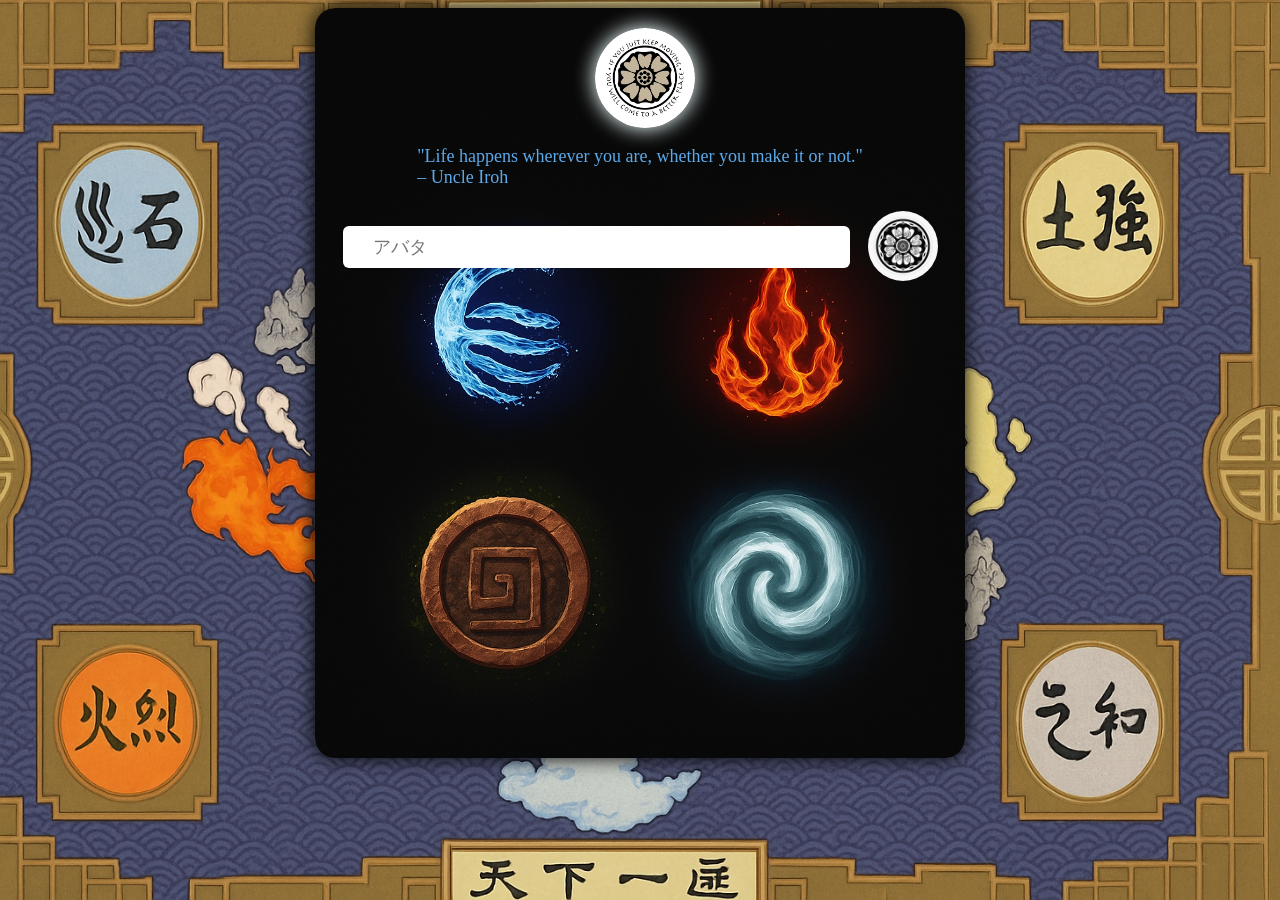
==== index.html @ 88b008b7 "rename ATLA.html to index.html" ====
<!DOCTYPE html>
<html lang="en">
<head>
    <meta charset="UTF-8">
    <meta name="viewport" content="width=device-width, initial-scale=1.0">
    <title>AVATAR CYCLE</title>
    <link href="elements.css" rel="stylesheet">
    <link rel="preconnect" href="https://fonts.googleapis.com">
    <link rel="preconnect" href="https://fonts.gstatic.com" crossorigin>
    <link href="https://fonts.googleapis.com/css2?family=MedievalSharp&display=swap" rel="stylesheet">

    
</head>
<body>
   
    <div class="container">
        <div class="logo">
        </div>
        <div class="quote-div">
            <p class="quote">"Life happens wherever you are, whether you make it or not." <br>– Uncle Iroh</p>
        </div>
        <div class="add-todo">
            <input type="text" class="input-field js-input-field" placeholder="アバタ">
            <button class="add-todo-button js-add-todo-button">
            </button>
        </div>
        <div class="display-div js-display-div">
             
        </div>

        <div class="js-popup popup">
            <div class="js-popup-div popup-div">
                <p class="js-popup-message popup-message"></p>
                <button class="js-popup-button popup-button">okay</button>
            </div>
        </div>
       
    </div>

     <script src="ATLA.js"></script>
</body>
</html>
---- elements.css ----
body{
    background-image: url('images for ATLAproject/background.png');
    background-size: cover;
    display: flex;
    justify-content: center;
    align-items: center;
    font-family: "MedievalSharp", cursive;
    background-attachment: fixed;
}

.container{
    background-image: url('images for ATLAproject/container\ background.png');
    background-size: cover;
    min-height: 750px;
    max-height: none;
    width: 650px;
    display: flex;
    flex-direction: column;
    border-radius: 20px;
    box-shadow: 0px 0px 20px black;
    contain: content;
    overflow: visible;
    transition: min-height 0.3s ease;
}

.container:hover{
    box-shadow: 0px 0px 90px 50px black;
    transform: scale(1.1);
    transition: transform 0.3s, box-shadow 0.5s ;
}

.logo{
    background-image: url('images for ATLAproject/logo\ 2.jpg');
    width: 100px;
    height: 100px;
    border-radius: 50%;
    background-position: center;
    background-size: cover;
    display: flex;
    justify-content: center;
    margin-left: 280px;
    margin-top: 20px;
    box-shadow: 0 0 20px 1px azure;
}

.quote{
    color: #5DA9E9;
    font-family: "Marcellus", serif;
    font-size: large;
    font-weight: lighter;
   
}

.quote-div{
    display: flex;
    justify-content: center;
    margin-bottom: 20px;
}

.add-todo{   
    display: flex;
    justify-content: center;
    
}

.input-field {
    width: 475px;
    height: 40px;
    color: #B33F40;
    font-family: "M", serif;
    font-size: large;
    font-weight:lighter;
    padding-left: 30px;
    border-radius: 6px;
    border: none;
}

.input-field:focus{
    border: none;
    outline: none;
    box-shadow: 0px 0px 3px 2px white;
}

.add-todo-button{
    height: 70px;
    width: 70px;
    border-radius: 50%;
    background-image: url('images for ATLAproject/logo\ 3.jpg');
    background-position: center;
    background-size: contain;
    margin-left: 18px;
    margin-top: -15px;
    border: none;
}

.add-todo-button:hover{
    box-shadow: 0 0 50px white;
}

.display-div{
    width: 600px;
    display: flex;
    flex-direction: column;
    gap: 8px;
    contain: content;
}

.display-todo{
    font-size: larger;
    font-weight: bolder;
    font-style: normal;
    font-family: "MedievalSharp", cursive;
    display: inline-block;
    color: azure;
    margin-left: 30px;
}

.clear-button{
    width: 60px;
    height: 60px;
    border-radius: 50%;
    border: none;
    margin-left: 100px;
    box-shadow: 0 0 2px 2px aliceblue;
    
}
.clear-button:hover{
     background-image: url('images for ATLAproject/logo 1.jpg');
    background-size: contain;
    background-position: center;
}

.todo-item{
    display: flex;
    justify-content: space-between;
    align-items: center;
    margin-top: 10px;
    margin-bottom: 10px;  
}

.popup {
    display: none; /* hidden by default */
    position: fixed;
    top: 0;
    left: 0;
    width: 100%;
    height: 100%;
    background-color: rgba(0, 0, 0, 0.7);
    z-index: 1000;
}

.popup-div {
    background-color: #1a1a1a;
    color: #f4d35e; /* warm gold */
    border: 3px solid #c1440e; /* fire nation red */
    padding: 20px;
    max-width: 300px;
    margin: 20% auto;
    border-radius: 10px;
    text-align: center;
    font-family: 'Papyrus', fantasy; /* ATLA vibe */
    box-shadow: 0 0 20px rgba(255, 180, 0, 0.8);
}

.popup-button {
    background-color: #c1440e;
    color: white;
    border: none;
    padding: 8px 16px;
    cursor: pointer;
    border-radius: 5px;
    margin-top: 10px;
}
.popup-button:hover {
    background-color: #e85d04;
}
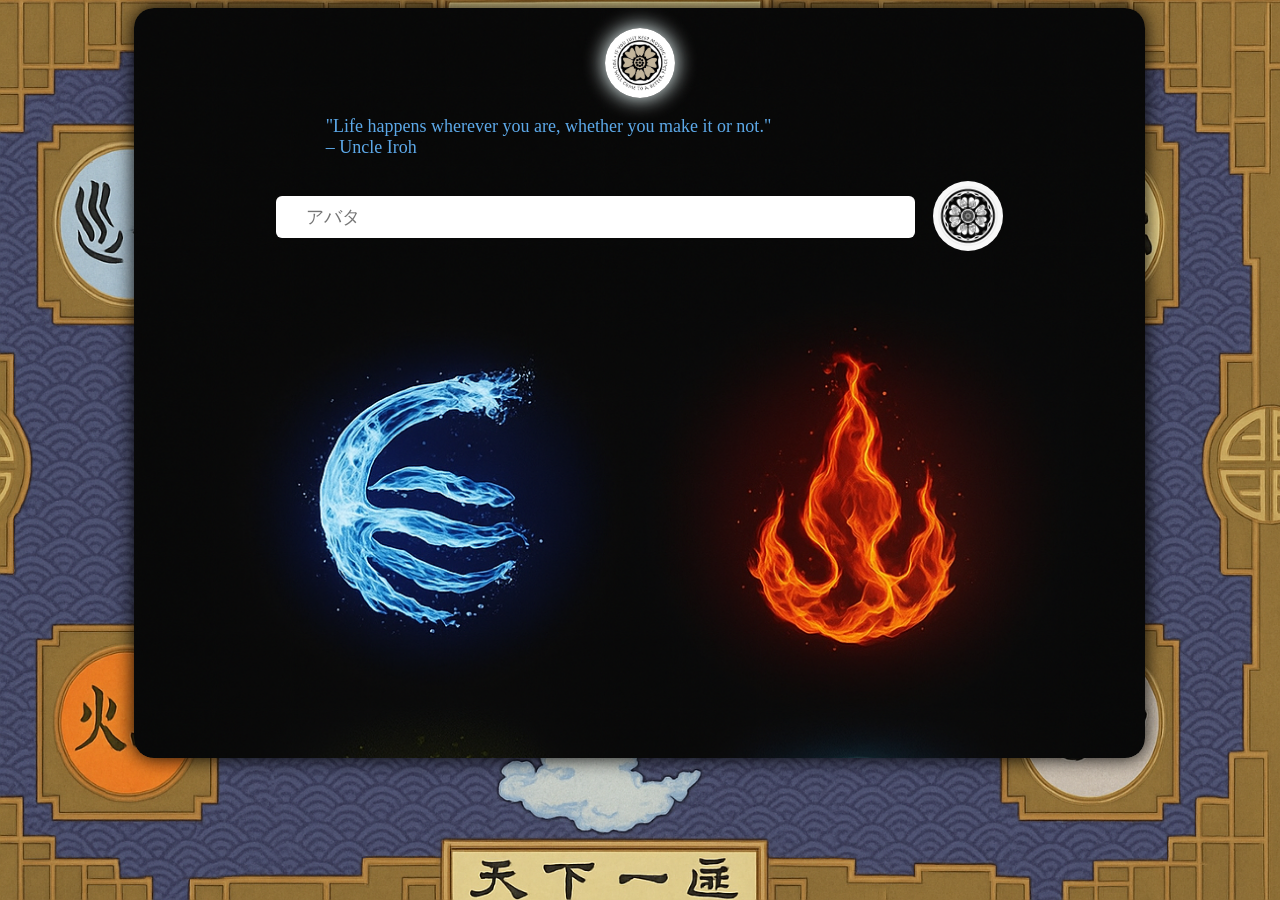
==== commit 40b3ecbb: "make wabe page responsive" ====
--- a/index.html
+++ b/index.html
@@ -14,8 +14,11 @@
 <body>
    
     <div class="container">
-        <div class="logo">
+        <div class="logo-div">
+             <div class="logo">
+            </div>
         </div>
+       
         <div class="quote-div">
             <p class="quote">"Life happens wherever you are, whether you make it or not." <br>– Uncle Iroh</p>
         </div>
--- a/elements.css
+++ b/elements.css
@@ -13,7 +13,7 @@
     background-size: cover;
     min-height: 750px;
     max-height: none;
-    width: 650px;
+    width: 80%;
     display: flex;
     flex-direction: column;
     border-radius: 20px;
@@ -31,17 +31,20 @@
 
 .logo{
     background-image: url('images for ATLAproject/logo\ 2.jpg');
-    width: 100px;
-    height: 100px;
+    width: 70px;
+    height: 70px;
     border-radius: 50%;
     background-position: center;
     background-size: cover;
-    display: flex;
-    justify-content: center;
-    margin-left: 280px;
-    margin-top: 20px;
     box-shadow: 0 0 20px 1px azure;
 }
+
+.logo-div{
+    margin-top: 20px;
+     display: flex;
+    justify-content: space-evenly;
+}
+
 
 .quote{
     color: #5DA9E9;
@@ -55,16 +58,17 @@
     display: flex;
     justify-content: center;
     margin-bottom: 20px;
+    width: 80%;
+    padding-left: 10px;
 }
 
 .add-todo{   
     display: flex;
     justify-content: center;
-    
 }
 
 .input-field {
-    width: 475px;
+    width: 60%;
     height: 40px;
     color: #B33F40;
     font-family: "M", serif;
@@ -98,11 +102,11 @@
 }
 
 .display-div{
-    width: 600px;
+    width: 90%;
     display: flex;
     flex-direction: column;
     gap: 8px;
-    contain: content;
+    
 }
 
 .display-todo{
@@ -113,14 +117,17 @@
     display: inline-block;
     color: azure;
     margin-left: 30px;
+    width: 60%;
+    
+   
+    
 }
 
 .clear-button{
-    width: 60px;
-    height: 60px;
+    width: 40px;
+    height: 40px;
     border-radius: 50%;
     border: none;
-    margin-left: 100px;
     box-shadow: 0 0 2px 2px aliceblue;
     
 }
@@ -139,7 +146,7 @@
 }
 
 .popup {
-    display: none; /* hidden by default */
+    display: none; 
     position: fixed;
     top: 0;
     left: 0;
@@ -151,14 +158,14 @@
 
 .popup-div {
     background-color: #1a1a1a;
-    color: #f4d35e; /* warm gold */
-    border: 3px solid #c1440e; /* fire nation red */
+    color: #f4d35e; 
+    border: 3px solid #c1440e; 
     padding: 20px;
     max-width: 300px;
     margin: 20% auto;
     border-radius: 10px;
     text-align: center;
-    font-family: 'Papyrus', fantasy; /* ATLA vibe */
+    font-family: 'Papyrus', fantasy; 
     box-shadow: 0 0 20px rgba(255, 180, 0, 0.8);
 }
 
@@ -171,6 +178,7 @@
     border-radius: 5px;
     margin-top: 10px;
 }
+
 .popup-button:hover {
     background-color: #e85d04;
 }
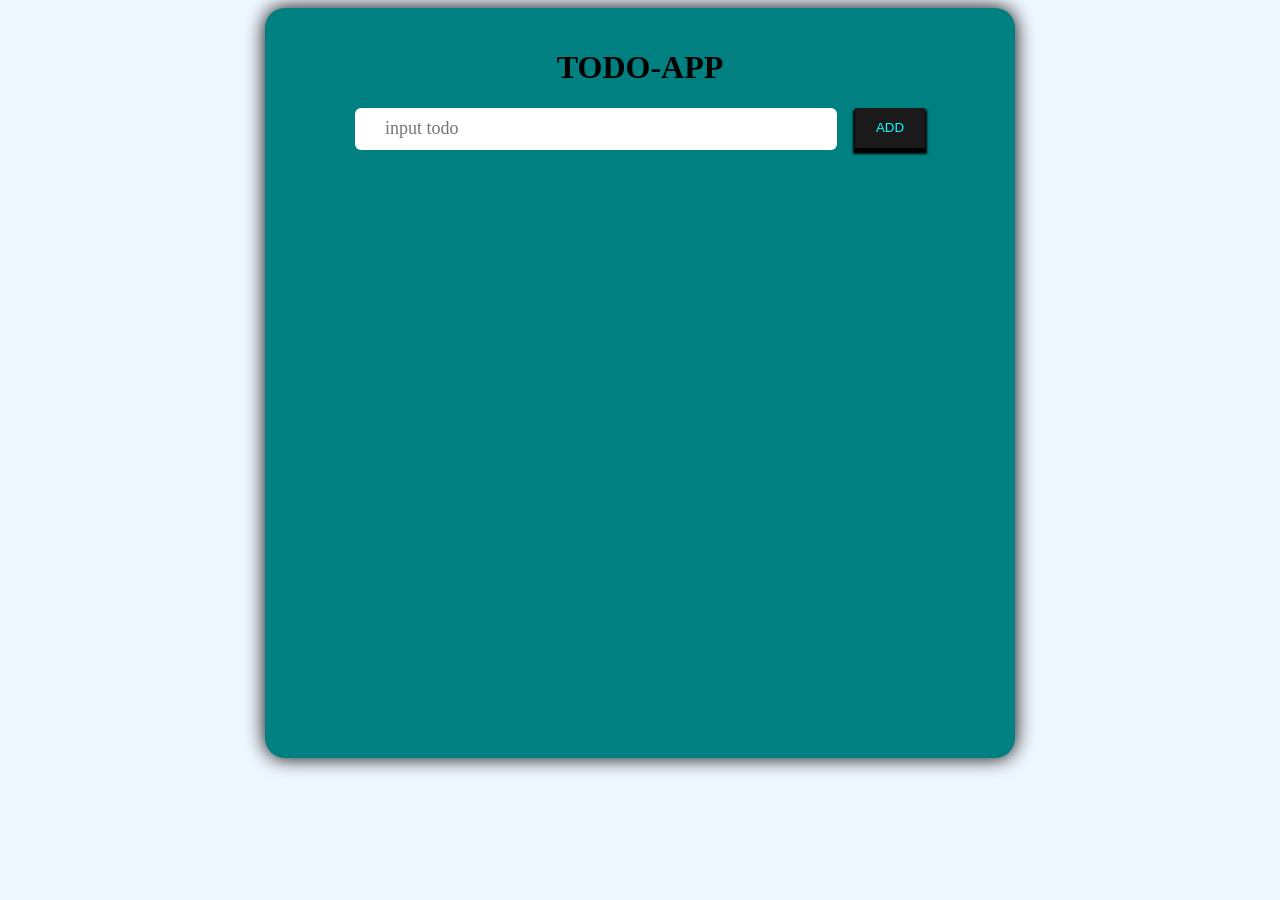
==== commit e11d24d1: "make design simple but efficient" ====
--- a/index.html
+++ b/index.html
@@ -14,17 +14,16 @@
 <body>
    
     <div class="container">
-        <div class="logo-div">
-             <div class="logo">
+        <div class="title-div">
+             <div class="title">
+                <h1>TODO-APP</h1>
             </div>
         </div>
        
-        <div class="quote-div">
-            <p class="quote">"Life happens wherever you are, whether you make it or not." <br>– Uncle Iroh</p>
-        </div>
+        
         <div class="add-todo">
-            <input type="text" class="input-field js-input-field" placeholder="アバタ">
-            <button class="add-todo-button js-add-todo-button">
+            <input type="text" class="input-field js-input-field" placeholder="input todo">
+            <button class="add-todo-button js-add-todo-button">ADD
             </button>
         </div>
         <div class="display-div js-display-div">
--- a/elements.css
+++ b/elements.css
@@ -1,5 +1,5 @@
 body{
-    background-image: url('images for ATLAproject/background.png');
+    background-color: aliceblue;
     background-size: cover;
     display: flex;
     justify-content: center;
@@ -9,58 +9,32 @@
 }
 
 .container{
-    background-image: url('images for ATLAproject/container\ background.png');
+    background-color: teal;
     background-size: cover;
     min-height: 750px;
-    max-height: none;
+    height: 80%;
+    min-width: 350px;
     width: 80%;
+    max-width: 750px;
     display: flex;
     flex-direction: column;
     border-radius: 20px;
     box-shadow: 0px 0px 20px black;
     contain: content;
-    overflow: visible;
     transition: min-height 0.3s ease;
 }
 
-.container:hover{
-    box-shadow: 0px 0px 90px 50px black;
-    transform: scale(1.1);
-    transition: transform 0.3s, box-shadow 0.5s ;
+
+.title{
+    
 }
 
-.logo{
-    background-image: url('images for ATLAproject/logo\ 2.jpg');
-    width: 70px;
-    height: 70px;
-    border-radius: 50%;
-    background-position: center;
-    background-size: cover;
-    box-shadow: 0 0 20px 1px azure;
-}
-
-.logo-div{
+.title-div{
     margin-top: 20px;
      display: flex;
     justify-content: space-evenly;
 }
 
-
-.quote{
-    color: #5DA9E9;
-    font-family: "Marcellus", serif;
-    font-size: large;
-    font-weight: lighter;
-   
-}
-
-.quote-div{
-    display: flex;
-    justify-content: center;
-    margin-bottom: 20px;
-    width: 80%;
-    padding-left: 10px;
-}
 
 .add-todo{   
     display: flex;
@@ -86,15 +60,16 @@
 }
 
 .add-todo-button{
-    height: 70px;
+    height: 40px;
     width: 70px;
-    border-radius: 50%;
-    background-image: url('images for ATLAproject/logo\ 3.jpg');
+    color: aqua;
+    background-color: #1a1a1a;
     background-position: center;
     background-size: contain;
     margin-left: 18px;
-    margin-top: -15px;
+    
     border: none;
+    box-shadow: 0 4px 2px 2px black;
 }
 
 .add-todo-button:hover{
@@ -124,15 +99,16 @@
 }
 
 .clear-button{
-    width: 40px;
+    width: 70px;
     height: 40px;
-    border-radius: 50%;
     border: none;
-    box-shadow: 0 0 2px 2px aliceblue;
+    background-color: green;
+    box-shadow:2px 2px 2px black;
+    border-radius: 10pxi;
     
 }
 .clear-button:hover{
-     background-image: url('images for ATLAproject/logo 1.jpg');
+     background-color: gray;
     background-size: contain;
     background-position: center;
 }
@@ -181,4 +157,14 @@
 
 .popup-button:hover {
     background-color: #e85d04;
+}
+
+@media (max-width:480px) {
+    .container {
+      width: 100%;
+    }
+    
+    .quote{
+        font-size: small;
+    }
 }
